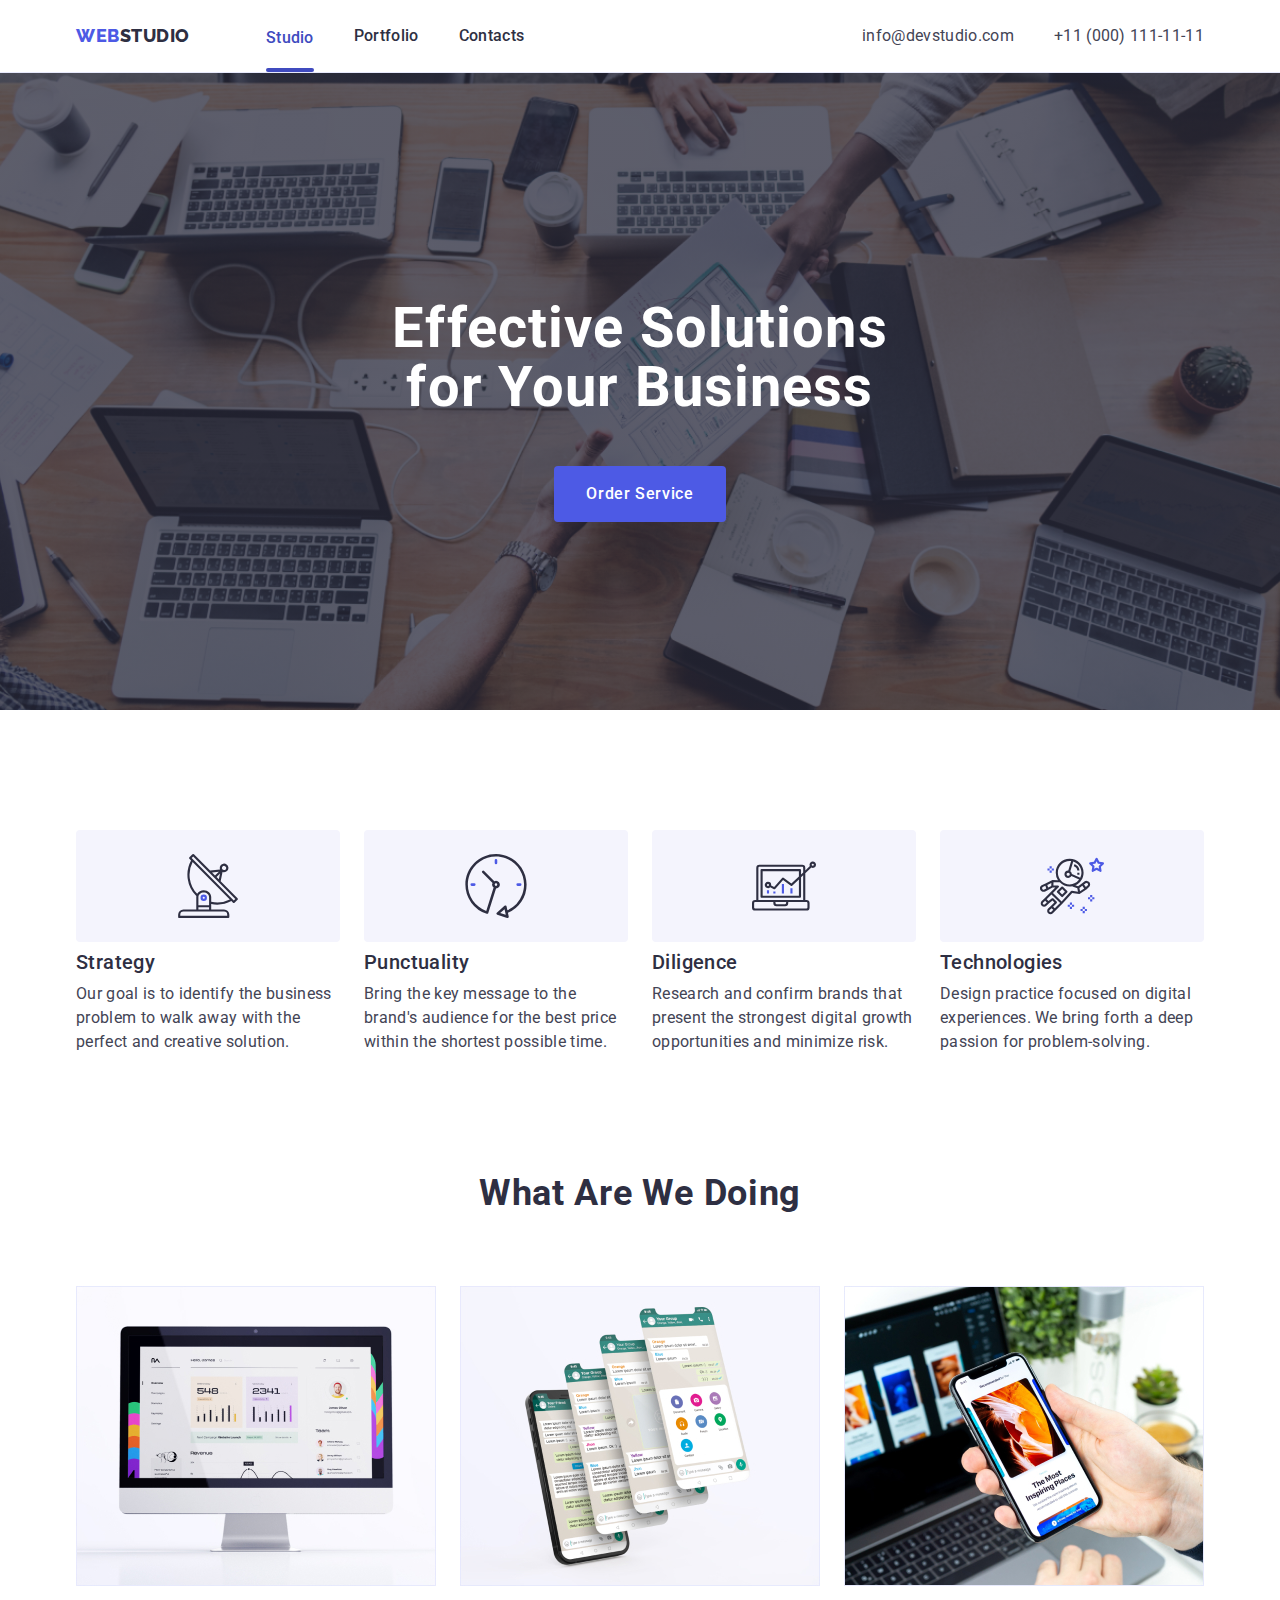
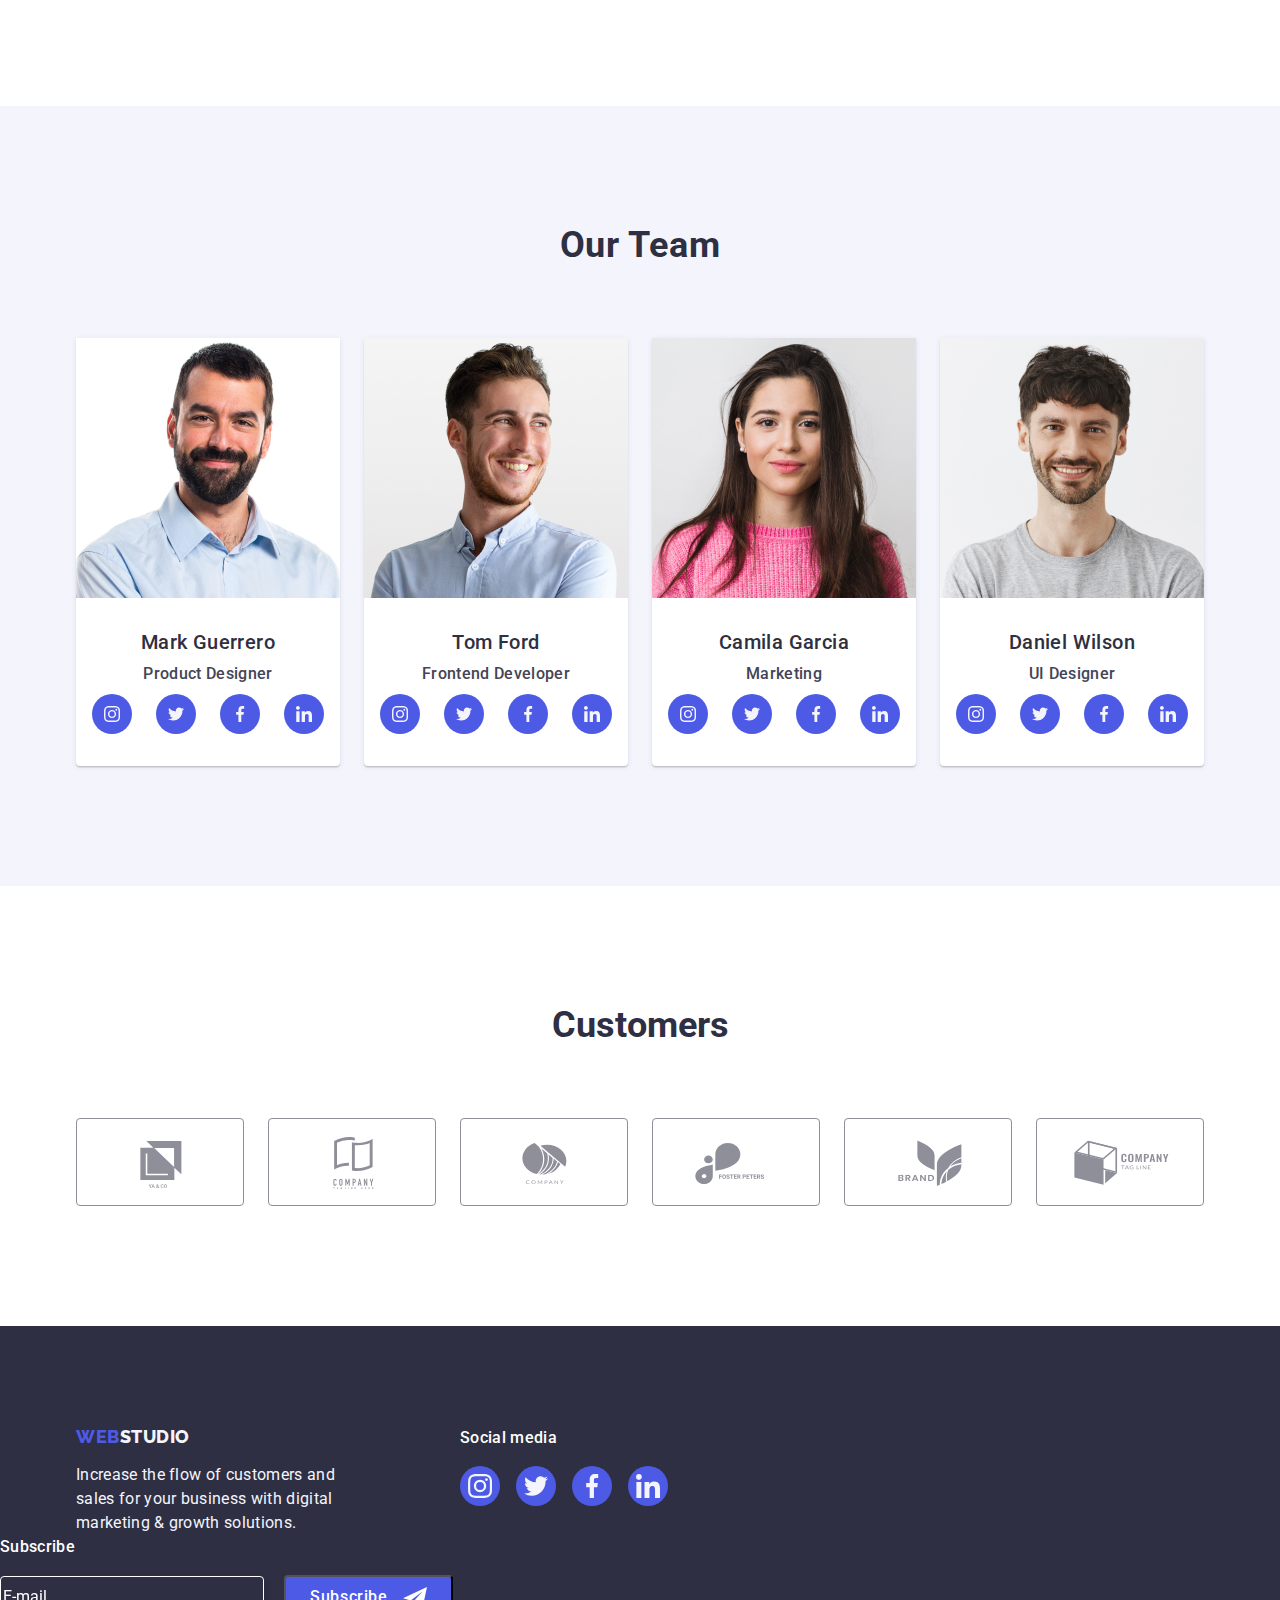
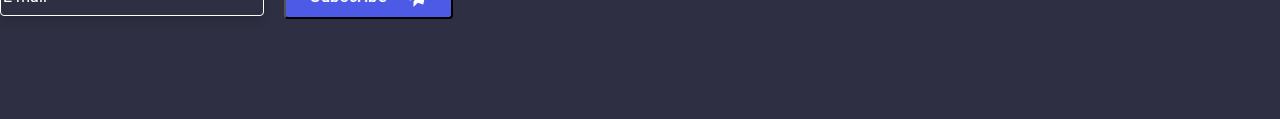
==== index.html @ d469a570 "main" ====
<!DOCTYPE html>
<html lang="en">
  <head>
    <meta charset="UTF-8" />
    <meta http-equiv="X-UA-Compatible" content="IE=edge" />
    <meta name="viewport" content="width=device-width, initial-scale=1.0" />
    <title>Document</title>
    <link rel="stylesheet" href="./modern-normalize.min.css" />
    <link rel="stylesheet" href="./css/styles.css" />
    <link rel="preconnect" href="https://fonts.googleapis.com" />
    <link rel="preconnect" href="https://fonts.gstatic.com" crossorigin />
    <link
      href="https://fonts.googleapis.com/css2?family=Raleway:wght@800&display=swap"
      rel="stylesheet"
    />
    <link rel="preconnect" href="https://fonts.googleapis.com" />
    <link rel="preconnect" href="https://fonts.gstatic.com" crossorigin />
    <link
      href="https://fonts.googleapis.com/css2?family=Roboto:wght@500&display=swap"
      rel="stylesheet"
    />
    <link rel="preconnect" href="https://fonts.googleapis.com" />
    <link rel="preconnect" href="https://fonts.gstatic.com" crossorigin />
    <link
      href="https://fonts.googleapis.com/css2?family=Roboto:wght@400;700&display=swap"
      rel="stylesheet"
    />
  </head>
  <body>
    <!-- Шапка страницы -->
    <header class="header">
      <div class="header-container container">
        <nav class="header-navigation">
          <a class="logo-link link" href="./index.html" target="blank"
            >Web<span class="web-logo">Studio</span></a
          >
          <ul class="header-list list">
            <li>
              <a class="header-item-link active link" href="./index.html"
                >Studio</a
              >
            </li>
            <li>
              <a class="header-item-link link" href="./portfolio.html"
                >Portfolio</a
              >
            </li>
            <li><a class="header-item-link link" href="">Contacts</a></li>
          </ul>
        </nav>
        <address class="contacts">
          <ul class="contacts-list list">
            <li class="item">
              <a href="mailto:info@devstudio.com" class="contacts-item link"
                >info@devstudio.com</a
              >
            </li>
            <li class="item">
              <a href="tel:+110001111111" class="contacts-item link"
                >+11 (000) 111-11-11</a
              >
            </li>
          </ul>
        </address>
      </div>
    </header>
    <!-- Main content -->
    <main>
      <!-- Section-1 -->
      <section class="first-section">
        <div class="container">
          <h1 class="text-hero">Effective Solutions for Your Business</h1>
          <button type="button" class="hero-button" data-modal-open>
            <span class="order-servise">Order Service</span>
          </button>
        </div>
      </section>

      <!-- Section-2 -->
      <section class="second-container">
        <div class="container">
          <h2 class="second-section" hidden>Our advantages</h2>
          <ul class="second-section-list list">
            <li class="item-strategy">
              <div class="second-section-icon">
                <svg class="strategy-icon" width="64" height="64">
                  <use href="./images/icons.svg#icon-strategy-group"></use>
                </svg>
              </div>
              <h3 class="strategy-title">Strategy</h3>
              <p class="strategy-text">
                Our goal is to identify the business problem to walk away with
                the perfect and creative solution.
              </p>
            </li>
            <li class="item-strategy">
              <div class="second-section-icon">
                <svg class="strategy-icon" width="64" height="64">
                  <use href="./images/icons.svg#icon-clock"></use>
                </svg>
              </div>
              <h3 class="strategy-title">Punctuality</h3>
              <p class="strategy-text">
                Bring the key message to the brand's audience for the best price
                within the shortest possible time.
              </p>
            </li>
            <li class="item-strategy">
              <div class="second-section-icon">
                <svg class="strategy-icon" width="64" height="64">
                  <use href="./images/icons.svg#icon-diagram-group"></use>
                </svg>
              </div>
              <h3 class="strategy-title">Diligence</h3>
              <p class="strategy-text">
                Research and confirm brands that present the strongest digital
                growth opportunities and minimize risk.
              </p>
            </li>
            <li class="item-strategy">
              <div class="second-section-icon">
                <svg class="strategy-icon" width="64" height="64">
                  <use href="./images/icons.svg#icon-astronaut-group"></use>
                </svg>
              </div>
              <h3 class="strategy-title">Technologies</h3>
              <p class="strategy-text">
                Design practice focused on digital experiences. We bring forth a
                deep passion for problem-solving.
              </p>
            </li>
          </ul>
        </div>
      </section>
      <!-- Section-3 -->
      <section class="third-section">
        <div class="container">
          <h2 class="section-subject">What are we doing</h2>
          <ul class="third-section-list">
            <li class="fist-image-item list">
              <img src="./images/img1.jpg" alt="Computer" width="360" />
            </li>
            <li class="fist-image-item list">
              <img src="./images/img2.jpg" alt="Social media" width="360" />
            </li>
            <li class="fist-image-item list">
              <img src="./images/img3.jpg" alt="Phone" width="360" />
            </li>
          </ul>
        </div>
      </section>
      <!-- Section-4 -->
      <section class="fourth-section">
        <div class="container">
          <h2 class="team-subject">Our Team</h2>
          <ul class="fourth-section-list">
            <li class="team-image list">
              <img src="./images/teamimg.jpg" alt="First worker" width="264" />
              <div class="team-name-container">
                <h3 class="hidden-title">Mark Guerrero</h3>
                <p class="hidden-text">Product Designer</p>
                <ul class="team-social-icons">
                  <li class="icons-item list">
                    <a class="icons-link" href="">
                      <svg class="instagram-icon" width="16" height="16">
                        <use href="./images/icons.svg#icon-instagram-2"></use>
                      </svg>
                    </a>
                  </li>
                  <li class="icons-item list">
                    <a class="icons-link" href="">
                      <svg class="instagram-icon" width="16" height="16">
                        <use href="./images/icons.svg#icon-twitter-1"></use>
                      </svg>
                    </a>
                  </li>
                  <li class="icons-item list">
                    <a class="icons-link" href="">
                      <svg class="instagram-icon" width="16" height="16">
                        <use href="./images/icons.svg#icon-facebook-1"></use>
                      </svg>
                    </a>
                  </li>
                  <li class="icons-item list">
                    <a class="icons-link" href="">
                      <svg class="instagram-icon" width="16" height="16">
                        <use href="./images/icons.svg#icon-linkedin-1"></use>
                      </svg>
                    </a>
                  </li>
                </ul>
              </div>
            </li>
            <li class="team-image list">
              <img
                src="./images/teamimg2.jpg"
                alt="Second worker"
                width="264"
              />
              <div class="team-name-container">
                <h3 class="hidden-title">Tom Ford</h3>
                <p class="hidden-text">Frontend Developer</p>
                <ul class="team-social-icons">
                  <li class="icons-item list">
                    <a class="icons-link" href="">
                      <svg class="instagram-icon" width="16" height="16">
                        <use href="./images/icons.svg#icon-instagram-2"></use>
                      </svg>
                    </a>
                  </li>
                  <li class="icons-item list">
                    <a class="icons-link" href="">
                      <svg class="instagram-icon" width="16" height="16">
                        <use href="./images/icons.svg#icon-twitter-1"></use>
                      </svg>
                    </a>
                  </li>
                  <li class="icons-item list">
                    <a class="icons-link">
                      <svg class="instagram-icon" width="16" height="16">
                        <use href="./images/icons.svg#icon-facebook-1"></use>
                      </svg>
                    </a>
                  </li>
                  <li class="icons-item list">
                    <a class="icons-link" href="">
                      <svg class="instagram-icon" width="16" height="16">
                        <use href="./images/icons.svg#icon-linkedin-1"></use>
                      </svg>
                    </a>
                  </li>
                </ul>
              </div>
            </li>
            <li class="team-image list">
              <img src="./images/teamimg3.jpg" alt="Third worker" width="264" />
              <div class="team-name-container">
                <h3 class="hidden-title">Camila Garcia</h3>
                <p class="hidden-text">Marketing</p>
                <ul class="team-social-icons">
                  <li class="icons-item list">
                    <a class="icons-link" href="">
                      <svg class="instagram-icon" width="16" height="16">
                        <use href="./images/icons.svg#icon-instagram-2"></use>
                      </svg>
                    </a>
                  </li>
                  <li class="icons-item list">
                    <a class="icons-link" href="">
                      <svg class="instagram-icon" width="16" height="16">
                        <use href="./images/icons.svg#icon-twitter-1"></use>
                      </svg>
                    </a>
                  </li>
                  <li class="icons-item list">
                    <a class="icons-link" href="">
                      <svg class="instagram-icon" width="16" height="16">
                        <use href="./images/icons.svg#icon-facebook-1"></use>
                      </svg>
                    </a>
                  </li>
                  <li class="icons-item list">
                    <a class="icons-link" href="">
                      <svg class="instagram-icon" width="16" height="16">
                        <use href="./images/icons.svg#icon-linkedin-1"></use>
                      </svg>
                    </a>
                  </li>
                </ul>
              </div>
            </li>
            <li class="team-image list">
              <img
                src="./images/teamimg4.jpg"
                alt="Fourth worker"
                width="264"
              />
              <div class="team-name-container">
                <h3 class="hidden-title">Daniel Wilson</h3>
                <p class="hidden-text">UI Designer</p>
                <ul class="team-social-icons">
                  <li class="icons-item list">
                    <a class="icons-link" href="">
                      <svg class="instagram-icon" width="16" height="16">
                        <use href="./images/icons.svg#icon-instagram-2"></use>
                      </svg>
                    </a>
                  </li>
                  <li class="icons-item list">
                    <a class="icons-link" href="">
                      <svg class="instagram-icon" width="16" height="16">
                        <use href="./images/icons.svg#icon-twitter-1"></use>
                      </svg>
                    </a>
                  </li>
                  <li class="icons-item list">
                    <a class="icons-link" href="">
                      <svg class="instagram-icon" width="16" height="16">
                        <use href="./images/icons.svg#icon-facebook-1"></use>
                      </svg>
                    </a>
                  </li>
                  <li class="icons-item list">
                    <a class="icons-link" href="">
                      <svg class="instagram-icon" width="16" height="16">
                        <use href="./images/icons.svg#icon-linkedin-1"></use>
                      </svg>
                    </a>
                  </li>
                </ul>
              </div>
            </li>
          </ul>
        </div>
      </section>
      <!-- Section-5  -->
      <section class="fifth-section">
        <div class="container">
          <h2 class="fifth-section-title">Customers</h2>
          <ul class="fifth-section-list list">
            <li class="fifth-section-item">
              <a class="fifth-section-link link" href="">
                <svg class="fifth-section-icon" width="104" height="56">
                  <use href="./images/icons.svg#icon-first-logo"></use>
                </svg>
              </a>
            </li>
            <li class="fifth-section-item">
              <a class="fifth-section-link link" href="">
                <svg class="fifth-section-icon" width="104" height="56">
                  <use href="./images/icons.svg#icon-second-logo"></use>
                </svg>
              </a>
            </li>
            <li class="fifth-section-item">
              <a class="fifth-section-link link" href="">
                <svg class="fifth-section-icon" width="104" height="56">
                  <use href="./images/icons.svg#icon-third-logo"></use>
                </svg>
              </a>
            </li>
            <li class="fifth-section-item">
              <a class="fifth-section-link link" href="">
                <svg class="fifth-section-icon" width="104" height="56">
                  <use href="./images/icons.svg#icon-fourth-logo"></use>
                </svg>
              </a>
            </li>
            <li class="fifth-section-item">
              <a class="fifth-section-link link" href="">
                <svg class="fifth-section-icon" width="104" height="56">
                  <use href="./images/icons.svg#icon-fifth-logo"></use>
                </svg>
              </a>
            </li>
            <li class="fifth-section-item">
              <a class="fifth-section-link link" href="">
                <svg class="fifth-section-icon" width="104" height="56">
                  <use href="./images/icons.svg#icon-sixth-logo"></use>
                </svg>
              </a>
            </li>
          </ul>
        </div>
      </section>
    </main>
    <!-- Footer  -->
    <footer class="footer">
      <div class="section-footer container">
        <div class="footer-container">
          <a class="logo-link-footer link" href="./index.html" target="blank"
            >Web<span class="web-logo-footer">Studio</span></a
          >
          <p class="footer-text">
            Increase the flow of customers and sales for your business with
            digital marketing & growth solutions.
          </p>
        </div>
        <div>
          <p class="second-footer-text">Social media</p>
          <ul class="footer-list">
            <li class="footer-list-item list">
              <a class="footer-list-link" href="">
                <svg class="footer-icons" width="24" height="24">
                  <use href="./images/icons.svg#icon-instagram-2"></use>
                </svg>
              </a>
            </li>
            <li class="footer-list-item list">
              <a class="footer-list-link" href="">
                <svg class="footer-icons" width="24" height="24">
                  <use href="./images/icons.svg#icon-twitter-1"></use>
                </svg>
              </a>
            </li>
            <li class="footer-list-item list">
              <a class="footer-list-link" href="">
                <svg class="footer-icons" width="24" height="24">
                  <use href="./images/icons.svg#icon-facebook-1"></use>
                </svg>
              </a>
            </li>
            <li class="footer-list-item list">
              <a class="footer-list-link" href="">
                <svg class="footer-icons" width="24" height="24">
                  <use href="./images/icons.svg#icon-linkedin-1"></use>
                </svg>
              </a>
            </li>
          </ul>
        </div>
      </div>
      <div class="footer-form">
        <p class="form-title">Subscribe</p>
        <form>
          <label>
            <input
              class="form-footer-text"
              name="email_form"
              placeholder="E-mail"
            />
          </label>
          <button type="submit" class="form-button">
            <p class="button-form-title">Subscribe</p>
            <svg class="icon-form-footer" width="24" height="24">
              <use href="./images/icons.svg#icon-subscribe"></use>
            </svg>
          </button>
        </form>
      </div>
    </footer>
    <!-- Modal-window -->
    <div data-modal class="modal-container is-hidden">
      <div class="modal-window">
        <button type="button" data-modal-close class="modal-button">
          <svg class="modal-icon" width="8" height="8">
            <use href="./images/icons.svg#icon-modal-button"></use>
          </svg>
        </button>
        <form class="modal-form">
          <strong class="form-head"
            >Leave your contacts and we will call you back</strong
          >
          <ul class="modal-form-list list">
            <li class="form-list-item">
              <label class="lab-name" autofocus>
                Name
                <input class="lab-inp-name lab-inp" type="name" name="name" />
                <svg class="svg-name" width="18" height="24">
                  <use href="./images/icons.svg#icon-modalname"></use>
                </svg>
              </label>
            </li>
            <li class="form-list-item">
              <label class="lab-phone"
                >Phone
                <input class="lab-inp-phone lab-inp" type="tel" name="tel" />
                <svg class="svg-phone" width="18" height="24">
                  <use href="./images/icons.svg#icon-modalphone"></use>
                </svg>
              </label>
            </li>
            <li class="form-list-item">
              <label class="lab-email"
                >Email
                <input
                  class="lab-inp-email lab-inp"
                  type="email"
                  name="email"
                />
                <svg class="svg-email" width="18" height="24">
                  <use href="./images/icons.svg#icon-modalemail"></use>
                </svg>
              </label>
            </li>
            <li class="">
              <label class="lab-text"
                >Comment
                <input
                  class="lab-inp-text lab-inp"
                  type="text"
                  name="Comment"
                  placeholder="Text input"
                />
              </label>
            </li>
          </ul>
          <label>
            <input class="lab-inp-privacy" type="checkbox"/>
            <span class="modal-span">I accept the terms and conditions of the
              <a class="link-privacy" href="">Privacy Policy</a>
            </span>
            <button class="modal-window-button" type="submit">Send</button>
          </label>
        </form>
      </div>
    </div>
    <script src="./js/modal.js"></script>
  </body>
</html>
---- css/styles.css ----
:root {
    --color-iris: #4d5ae5;
    --color-ocean: #404bbf;
    --color-navy-blue: #2e2f42;
    --color-green: #31d0aa;
    --color-slate: #434455;
    --color-light-slate: #8e8f99;
    --color-cornflower: #e7e9fc;
    --color-cloud: #f4f4fd;
    --color-navy-blue-modal: #2e2f42;
    --color-grey: #2e2f42;
    --color-white: #ffffff;


}

body {
    background-color: #FFFFFF;
    font-family: 'Roboto', sans-serif;
    color: #434455;
    font-style: normal;
    font-weight: 500;
}

img {
    display: block;
}

ul {
    padding-left: 0%;
    margin: 0;

}

p {
    margin: 0;
}

h2 {
    margin: 0;
}

/* Header */
.header-container {
    display: flex;


}

.container {
    width: 1158px;
    margin: 0 auto;
    padding: 0 15px;
}

.header-navigation {
    display: flex;
    align-items: center;
}

.logo-link {
    font-family: 'Raleway', sans-serif;
    font-style: normal;
    font-weight: 800;
    font-size: 18px;
    line-height: 1.17;
    letter-spacing: 0.03em;
    text-transform: uppercase;
    color: #4D5AE5;
    margin-right: 76px;
    padding: 24px 0;
    display: inline-block;

}

.web-logo {
    color: #2e2f42;
}

.link {
    text-decoration: none;
}

.header-item-link {
    font-weight: 500;
    font-size: 16px;
    line-height: 1.5;
    letter-spacing: 0.02em;
    color: #2e2f42;
    padding: 24px 0;
    transition: color 250ms cubic-bezier(0.4, 0, 0.2, 1);
    bottom: -2px;
}

.header-item-link.active {
    position: relative;
    color: #404bbf;
}

.header-item-link.active::after {
    position: absolute;
    display: block;
    content: '';
    left: 0;
    bottom: -1px;
    width: 100%;
    height: 4px;
    border-radius: 2px;
    background-color: #404bbf;
}

.contacts {
    color: #434455;
    font-style: normal;
    letter-spacing: 0.02em;
    line-height: 1.5;
    color: #434455;
    margin-left: auto;

}

.contacts-list {
    display: flex;
    gap: 40px;
    padding: 24px 0;
}

.header-item-link:hover {
    color: #404bbf;
}

.header-list .link:focus {
    color: #404bbf;
}

.item .link {
    line-height: 1.5;
    letter-spacing: 0.02em;
    color: #434455;
}

.header-list {
    display: flex;
    gap: 40px;
}


.contacts-item:hover,
.contacts-item:focus {
    color: #404bbf;
}

.header {
    background-color: #FFFFFF;
    border-bottom: 1px solid #e7e9fc;
    box-shadow: 0px 2px 1px rgba(46, 47, 66, 0.08), 0px 1px 1px rgba(46, 47, 66, 0.16), 0px 1px 6px rgba(46, 47, 66, 0.08);
    ;

}

.contacts-item {
    font-weight: 400;
    font-size: 16px;
    line-height: 24px;
    align-items: center;
    transition: color 250ms cubic-bezier(0.4, 0, 0.2, 1);
}

/* Hero */
.first-section {
    background: #2E2F42;
    padding: 188px 0;
    background-image: linear-gradient(rgba(46, 47, 66, 0.7), rgba(46, 47, 66, 0.7)), url(../images/header-image.jpg);
    max-width: 1440px;
    background-repeat: no-repeat;
    background-position: center;
    background-size: cover;
    background-position: center;
    margin-right: auto;
    margin-left: auto;
}

.text-hero {
    font-family: 'Roboto';
    font-style: normal;
    font-weight: 700;
    font-size: 56px;
    text-align: center;
    letter-spacing: 0.02em;
    color: #FFFFFF;
    line-height: 1.07;
    max-width: 496px;
    margin-left: auto;
    margin-right: auto;
    margin-bottom: 48px;

}

.hero-button {
    font-family: 'Roboto', sans-serif;
    font-weight: 500;
    font-size: 16px;
    line-height: 1.5;
    letter-spacing: 0.04em;
    color: #ffffff;
    cursor: pointer;
    background-color: #4D5AE5;
    display: block;
    min-width: 169px;
    max-width: 496px;
    height: 56px;
    border: none;
    border-radius: 4px;
    cursor: pointer;
    margin: 0 auto;
    padding: 16px 32px;
    transition: background-color 250ms cubic-bezier(0.4, 0, 0.2, 1);
}

.hero-button:hover,
.hero-button:focus {
    background-color: #404bbf;
}

.order-servise {
    font-family: 'Roboto';
    font-style: normal;
    font-weight: 500;
    font-size: 16px;
    line-height: 24px;
    display: flex;
    align-items: center;
    letter-spacing: 0.04em;
    color: #FFFFFF;
    flex: none;
    order: 0;
    flex-grow: 0;
}

/* Section 2 */
.second-section-list {
    display: flex;
    gap: 24px;
}

.second-container {
    padding: 120px 0;

}

.item-strategy {
    width: calc((100% - 72px) / 4);
}

.strategy-title {
    font-family: 'Roboto';
    font-style: normal;
    font-weight: 500;
    font-size: 20px;
    line-height: 24px;
    letter-spacing: 0.02em;
    color: #2E2F42;
    flex: none;
    order: 0;
    flex-grow: 0;
    margin-bottom: 8px;
    margin-top: 0;
}

.strategy-text {
    font-family: 'Roboto';
    font-style: normal;
    font-weight: 400;
    font-size: 16px;
    line-height: 24px;
    letter-spacing: 0.02em;
    color: #434455;
    flex: none;
    order: 1;
    flex-grow: 0;
    margin-bottom: 0;
}

.second-section-icon {
    display: flex;
    align-items: center;
    justify-content: center;
    height: 112px;
    background-color: #f4f4fd;
    border-radius: 4px;
    margin-bottom: 8px;
    fill: currentColor;
}



/* Section 3 */
.section-subject {
    font-family: 'Roboto';
    font-style: normal;
    font-weight: 700;
    font-size: 36px;
    line-height: 1.11;
    text-align: center;
    letter-spacing: 0.02em;
    text-transform: capitalize;
    color: #2E2F42;
    margin-bottom: 72px;
}

.third-section {
    padding-bottom: 120px;
}

.list {
    list-style: none;
}

.first-image-item {
    width: calc((100% - 48px) / 3);
}

.third-section-list {
    display: flex;
    gap: 24px;

}

/* Section 4 */
.team-subject {
    font-family: 'Roboto';
    font-style: normal;
    font-weight: 700;
    font-size: 36px;
    line-height: 1.11;
    text-align: center;
    letter-spacing: 0.02em;
    text-transform: capitalize;
    color: #2E2F42;
    margin-bottom: 72px;
}

.team-image {
    background: #FFFFFF;
    box-shadow: 0px 1px 6px rgba(46, 47, 66, 0.08), 0px 1px 1px rgba(46, 47, 66, 0.16), 0px 2px 1px rgba(46, 47, 66, 0.08);
    border-radius: 0px 0px 4px 4px;
    width: calc((100% - 72px) / 4);
}

.team-name-container {
    padding: 32px 0;

}

.team-social-icons {
    display: flex;
    justify-content: center;
    gap: 24px;
    margin-top: 8px;
}

.icons-link {
    width: 100%;
    height: 100%;
    background-color: #4d5ae5;
    border-radius: 50%;
    display: flex;
    align-items: center;
    justify-content: center;
    transition: background-color 250ms cubic-bezier(0.4, 0, 0.2, 1);
}

.icons-link:hover,
.icons-link:focus {
    background-color: #404bbf;
}

.instagram-icon {
    fill: #f4f4fd;
}

.icons-item {
    width: 40px;
    height: 40px;
}

.hidden-title {
    font-weight: 500;
    font-size: 20px;
    line-height: 1.2;
    letter-spacing: 0.02em;
    color: var(--color-navy-blue);
    text-align: center;
    margin-bottom: 8px;
    margin-top: 0;
}

.hidden-text {
    font-size: 16px;
    line-height: 1.5;
    letter-spacing: 0.02em;
    text-align: center;
}

.fourth-section {
    background-color: #F4F4FD;
    padding: 120px 0;
}

.fourth-section-list {
    display: flex;
    gap: 24px;
}

/* Section-5  */
.fifth-section {
    padding: 120px 0;
}

.fifth-section-title {
    font-size: 36px;
    line-height: 1.1;
    color: #2e2f42;
    margin-bottom: 72px;
    font-family: 'Roboto';
    font-style: normal;
    font-weight: 700;
    text-align: center;
    margin-top: 0;
}

.fifth-section-list {
    display: flex;
    gap: 24px;
}

.fifth-section-item {
    width: calc((100% - 120px) / 6);
    height: 88px;
}

.fifth-section-link {
    width: 100%;
    height: 100%;
    border: 1px solid #8e8f99;
    border-radius: 4px;
    display: flex;
    align-items: center;
    justify-content: center;
    color: #8e8f99;
    transition: border-color 250ms cubic-bezier(0.4, 0, 0.2, 1), color 250ms cubic-bezier(0.4, 0, 0.2, 1);
}

.fifth-section-icon {
    fill: currentColor;
}

.fifth-section-icon:hover {
    color: #404bbf;
}

.fifth-section-icon:focus {
    color: #404bbf;
}

.fifth-section-link:hover {
    border-color: #404bbf;
    color: #404bbf;
}

.fifth-section-link:focus {
    border-color: #404bbf;
    color: #404bbf;
}

/* Footer */
.footer {
    background: #2E2F42;
    padding: 100px 0;

    margin-left: auto;
    margin-right: auto;
}

.footer-text {
    font-family: 'Roboto';
    font-style: normal;
    font-weight: 400;
    font-size: 16px;
    line-height: 24px;
    letter-spacing: 0.02em;
    color: #F4F4FD;
    max-width: 264px;
    display: block;

}

.web-logo-footer {
    color: #f4f4fd;
}

.logo-link-footer {
    font-family: 'Raleway', sans-serif;
    font-style: normal;
    font-weight: 800;
    font-size: 18px;
    line-height: 1.17;
    letter-spacing: 0.03em;
    text-transform: uppercase;
    color: #4D5AE5;
    margin-right: 76px;
    padding: 0;
    display: inline-block;
    margin-bottom: 16px;

}

.section-footer {
    display: flex;
    align-items: baseline;

}

.footer-container {
    margin-right: 120px;
}

.second-footer-text {
    font-weight: 500;
    font-size: 16px;
    line-height: 1.5;
    letter-spacing: 0.02em;
    color: #FFFFFF;
    margin-bottom: 16px;
}

.footer-list {
    display: flex;
    gap: 16px;

}

.footer-list-item {
    width: 40px;
    height: 40px;

}

.footer-list-link {
    width: 100%;
    height: 100%;
    background-color: #4d5ae5;
    border-radius: 50%;
    display: flex;
    align-items: center;
    justify-content: center;
    transition: background-color 250ms cubic-bezier(0.4, 0, 0.2, 1);
}

.footer-list-link:hover {
    background-color: #31d0aa;
}

.footer-list-link:focus {
    background-color: #31d0aa;
}

.footer-icons {
    fill: #F4F4FD;
}

/* Portfolio */
.button-list {
    display: flex;
    margin-right: 40px;
    gap: 24px;
    margin-bottom: 72px;
    justify-content: center;
    list-style: none;
}

.nav-button {
    font-family: 'Roboto', sans-serif;
    font-weight: 500;
    font-size: 16px;
    line-height: 1.5;
    letter-spacing: 0.04em;
    color: #4d5ae5;
    background-color: #F4F4FD;
    cursor: pointer;
    padding: 12px 24px;
    border: 1px solid #e7e9fc;
    border-radius: 4px;
    transition: color 250ms cubic-bezier(0.4, 0, 0.2, 1), background-color 250ms cubic-bezier(0.4, 0, 0.2, 1), border-color 250ms cubic-bezier(0.4, 0, 0.2, 1), box-shadow 250ms cubic-bezier(0.4, 0, 0.2, 1);
}

.nav-button:hover {
    color: #FFFFFF;
    background-color: #404bbf;
    border: 1px solid transparent;
    box-shadow: 0px 3px 1px rgba(0, 0, 0, 0.1), 0px 2px 1px rgba(0, 0, 0, 0.08), 0px 2px 2px rgba(0, 0, 0, 0.12);

}

.nav-button:focus {
    color: #FFFFFF;
    background-color: #404bbf;
    border: 1px solid transparent;
    box-shadow: 0px 3px 1px rgba(0, 0, 0, 0.1), 0px 2px 1px rgba(0, 0, 0, 0.08), 0px 2px 2px rgba(0, 0, 0, 0.12);
}

.portfolio .link {
    text-decoration: none;
}

.portfolio {
    display: block;
    transition: box-shadow 250ms cubic-bezier(0.4, 0, 0.2, 1);
}

.portfolio:hover .image-container-text,
.portfolio:focus .image-container-text {
    box-shadow: 0px 1px 6px rgba(46, 47, 66, 0.08), 0px 1px 1px rgba(46, 47, 66, 0.16), 0px 2px 1px rgba(46, 47, 66, 0.08);
    transform: translateY(0%);
}

.portfolio:hover {
    box-shadow: 0px 1px 6px rgba(46, 47, 66, 0.08), 0px 1px 1px rgba(46, 47, 66, 0.16), 0px 2px 1px rgba(46, 47, 66, 0.08);
}

.portfolio-title {
    font-weight: 500;
    font-size: 20px;
    line-height: 1.2;
    letter-spacing: 0.02em;
    color: var(--color-navy-blue);
    margin-bottom: 8px;

}

.portfolio-text {
    font-size: 16px;
    line-height: 1.5;
    letter-spacing: 0.02em;
    color: #434455;
}

.portfolio-list {
    display: flex;
    flex-wrap: wrap;
    column-gap: 24px;
    row-gap: 48px;
}

.portfolio-item {
    width: calc((100% - 48px) / 3);
}

.portfolio-container {
    padding: 32px 16px;
    border: 1px solid #e7e9fc;
    border-top: none;
}

.portfolio-section {
    padding: 96px 0 120px;
}

.image-container {
    position: relative;
    overflow: hidden;
}

.image-container-text {
    position: absolute;
    top: 0;
    font-size: 16px;
    line-height: 1.5;
    letter-spacing: 0.02em;
    color: #f4f4fd;
    padding: 40px 32px;
    background-color: #4d5ae5;
    height: 100%;
    width: 100%;
    transform: translateY(100%);
    transition: transform 250ms cubic-bezier(0.4, 0, 0.2, 1);
    font-family: 'Roboto';
    font-style: normal;
    font-weight: 400;
}

/* Modal-window */
.modal-container {
    position: fixed;
    top: 0;
    left: 0;
    width: 100%;
    height: 100%;
    background-color: rgba(46, 47, 66, 0.4);
    transition: opacity 250ms cubic-bezier(0.4, 0, 0.2, 1), visibility 250ms cubic-bezier(0.4, 0, 0.2, 1);
}

.is-hidden {
    opacity: 0;
    visibility: hidden;
    pointer-events: none;
}

.modal-window {
    position: absolute;
    top: 50%;
    left: 50%;
    transform: translate(-50%, -50%) scale(1);
    width: 408px;
    min-height: 576px;
    background: #fcfcfc;
    box-shadow: 0px 1px 1px rgba(0, 0, 0, 0.14), 0px 1px 3px rgba(0, 0, 0, 0.12), 0px 2px 1px rgba(0, 0, 0, 0.2);
    border-radius: 4px;
    transition: transform 250ms cubic-bezier(0.4, 0, 0.2, 1);

}

.modal-button {
    position: absolute;
    top: 24px;
    right: 24px;
    width: 24px;
    height: 24px;
    border-radius: 50%;
    display: flex;
    align-items: center;
    justify-content: center;
    background-color: #e7e9fc;
    border: 1px solid rgba(0, 0, 0, 0.1);
    padding: 0;
    cursor: pointer;
    transition: background-color 250ms cubic-bezier(0.4, 0, 0.2, 1), border 250ms cubic-bezier(0.4, 0, 0.2, 1);

}

.modal-button:hover {
    background-color: #404bbf;
    border: none;
    fill: #ffffff;
}

.modal-button:focus {
    background-color: #404bbf;
    border: none;
    fill: #ffffff;
}

.modal-icon {
    transition: fill 250ms cubic-bezier(0.4, 0, 0.2, 1);
}

.form-head {
    display: flex;
    justify-content: center;
    padding: 0 0 16px; }



.modal-form-list {
    padding-bottom: 16px;
}

.form-list-item {
    padding-bottom: 8px;
}

.lap-inp {
    width: 100%;
    padding-left: 38px;
    border: 1px solid rgba(46, 47, 66, 0.4);
    border-radius: 4px;
}

.lab-name,
.lab-phone,
.lab-email,
.lab-text,
.lab-inp-privacy {
    position: relative;
    font-size: 12px;
    line-height: 1.17;
    letter-spacing: 0.04em;
}

.lab-inp-name,
.lab-inp-phone,
.lab-inp-email {
    height: 40px;
}

.svg-name,
.svg-phone,
.svg-email {
    position: absolute;
}

.lab-inp-text {
    height: 120px;
    padding: 0 16px;
}

.modal-window-button {
display: flex;
flex-direction: row;
align-items: flex-start;
padding: 16px 32px;
gap: 10px;
width: 169px;
height: 56px;
background: #4D5AE5;
box-shadow: 0px 4px 4px rgba(0, 0, 0, 0.15);
border-radius: 4px;
font-family: 'Roboto';
font-style: normal;
font-weight: 500;
font-size: 16px;
line-height: 24px;
}

/* Footer form */
.footer-form {}

.form-title {
    font-family: 'Roboto';
    font-style: normal;
    font-weight: 500;
    font-size: 16px;
    line-height: 24px;
    letter-spacing: 0.02em;
    color: #FFFFFF;
    margin-bottom: 16px;
}

.form-footer-text {
    border: 1px solid #FFFFFF;
    filter: drop-shadow(0px 4px 4px rgba(0, 0, 0, 0.15));
    border-radius: 4px;
    background: #2E2F42;
    width: 264px;
    height: 40px;
    margin-right: 16px;
}

.form-footer-text::placeholder {
    color: white;
}

.form-button {
    display: flex;
    flex-direction: row;
    justify-content: center;
    align-items: center;
    padding: 8px 24px;
    gap: 16px;
    background: #4D5AE5;
    border-radius: 4px;
    display: inline-flex;
}

.button-form-title {
    width: 77px;
    height: 24px;
    font-family: 'Roboto';
    font-style: normal;
    font-weight: 500;
    font-size: 16px;
    line-height: 24px;
    display: flex;
    align-items: center;
    text-align: center;
    letter-spacing: 0.04em;
    color: #FFFFFF;
}
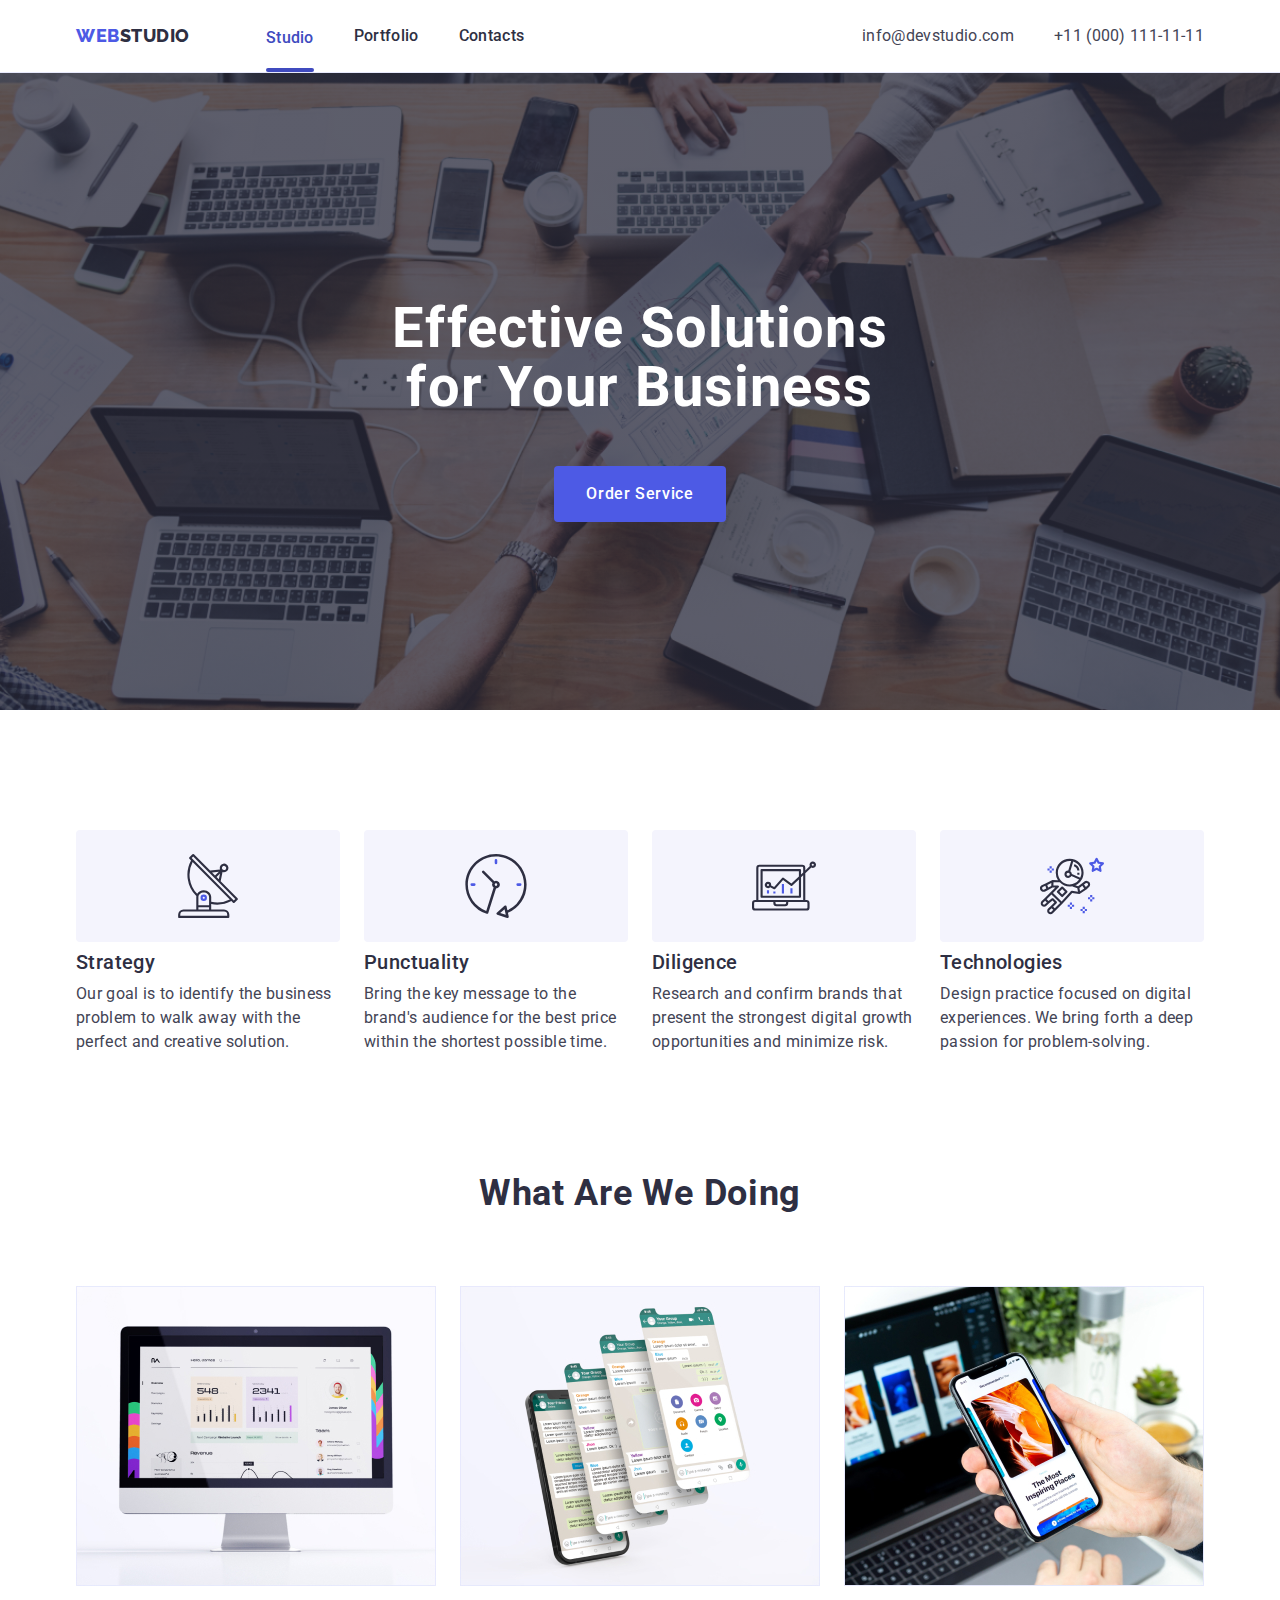
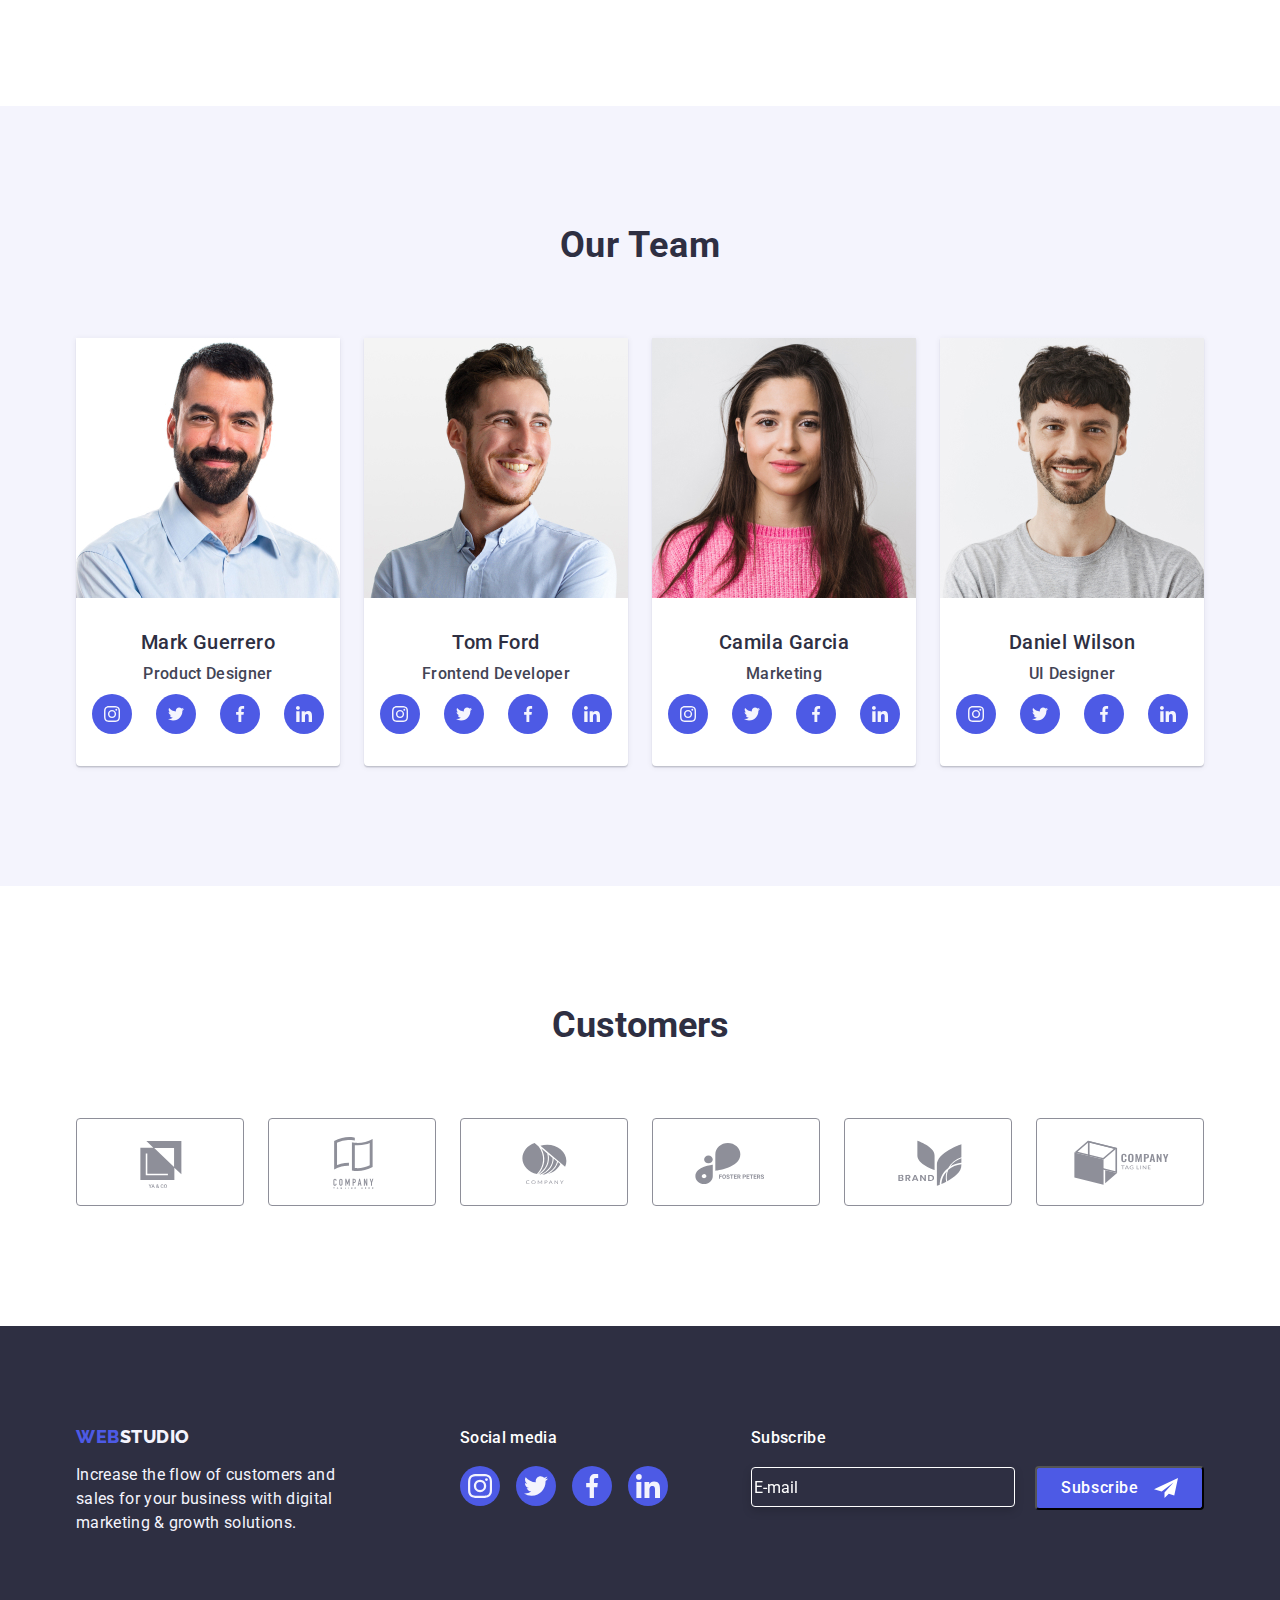
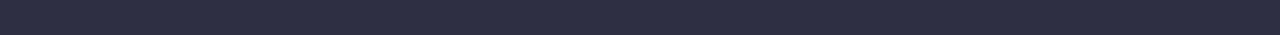
==== commit 74c75202: "main" ====
--- a/index.html
+++ b/index.html
@@ -409,24 +409,24 @@
             </li>
           </ul>
         </div>
-      </div>
-      <div class="footer-form">
-        <p class="form-title">Subscribe</p>
-        <form>
-          <label>
-            <input
-              class="form-footer-text"
-              name="email_form"
-              placeholder="E-mail"
-            />
-          </label>
-          <button type="submit" class="form-button">
-            <p class="button-form-title">Subscribe</p>
-            <svg class="icon-form-footer" width="24" height="24">
-              <use href="./images/icons.svg#icon-subscribe"></use>
-            </svg>
-          </button>
-        </form>
+        <div class="footer-form">
+          <p class="form-title">Subscribe</p>
+          <form>
+            <label>
+              <input
+                class="form-footer-text"
+                name="email_form"
+                placeholder="E-mail"
+              />
+            </label>
+            <button type="submit" class="form-button">
+              <p class="button-form-title">Subscribe</p>
+              <svg class="icon-form-footer" width="24" height="24">
+                <use href="./images/icons.svg#icon-subscribe"></use>
+              </svg>
+            </button>
+          </form>
+        </div>
       </div>
     </footer>
     <!-- Modal-window -->
@@ -438,56 +438,41 @@
           </svg>
         </button>
         <form class="modal-form">
-          <strong class="form-head"
-            >Leave your contacts and we will call you back</strong
-          >
-          <ul class="modal-form-list list">
-            <li class="form-list-item">
-              <label class="lab-name" autofocus>
-                Name
-                <input class="lab-inp-name lab-inp" type="name" name="name" />
-                <svg class="svg-name" width="18" height="24">
-                  <use href="./images/icons.svg#icon-modalname"></use>
-                </svg>
-              </label>
-            </li>
-            <li class="form-list-item">
-              <label class="lab-phone"
-                >Phone
-                <input class="lab-inp-phone lab-inp" type="tel" name="tel" />
-                <svg class="svg-phone" width="18" height="24">
-                  <use href="./images/icons.svg#icon-modalphone"></use>
-                </svg>
-              </label>
-            </li>
-            <li class="form-list-item">
-              <label class="lab-email"
-                >Email
-                <input
-                  class="lab-inp-email lab-inp"
-                  type="email"
-                  name="email"
-                />
-                <svg class="svg-email" width="18" height="24">
-                  <use href="./images/icons.svg#icon-modalemail"></use>
-                </svg>
-              </label>
-            </li>
-            <li class="">
-              <label class="lab-text"
-                >Comment
-                <input
-                  class="lab-inp-text lab-inp"
-                  type="text"
-                  name="Comment"
-                  placeholder="Text input"
-                />
-              </label>
-            </li>
-          </ul>
+          <p class="form-head">Leave your contacts and we will call you back</p>
+          <label class="lab-name" autofocus>
+            Name
+            <input class="lab-inp-name" type="name" name="name" />
+            <svg class="svg-name" width="18" height="24">
+              <use href="./images/icons.svg#icon-modalname"></use>
+            </svg>
+          </label>
+          <label class="lab-phone"
+            >Phone
+            <input class="lab-inp-phone" type="tel" name="tel" />
+            <svg class="svg-phone" width="18" height="24">
+              <use href="./images/icons.svg#icon-modalphone"></use>
+            </svg>
+          </label>
+          <label class="lab-email"
+            >Email
+            <input class="lab-inp-email" type="email" name="email" />
+            <svg class="svg-email" width="18" height="24">
+              <use href="./images/icons.svg#icon-modalemail"></use>
+            </svg>
+          </label>
+          <label class="lab-text"
+            >Comment
+            <input
+              class="lab-inp-text"
+              type="text"
+              name="Comment"
+              placeholder="Text input"
+            />
+          </label>
           <label>
-            <input class="lab-inp-privacy" type="checkbox"/>
-            <span class="modal-span">I accept the terms and conditions of the
+            <input class="lab-inp-privacy" type="checkbox" />
+            <span class="modal-span"
+              >I accept the terms and conditions of the
               <a class="link-privacy" href="">Privacy Policy</a>
             </span>
             <button class="modal-window-button" type="submit">Send</button>
--- a/css/styles.css
+++ b/css/styles.css
@@ -717,7 +717,7 @@
     box-shadow: 0px 1px 1px rgba(0, 0, 0, 0.14), 0px 1px 3px rgba(0, 0, 0, 0.12), 0px 2px 1px rgba(0, 0, 0, 0.2);
     border-radius: 4px;
     transition: transform 250ms cubic-bezier(0.4, 0, 0.2, 1);
-
+    padding: 72px 24px 24px 24px;
 }
 
 .modal-button {
@@ -755,75 +755,126 @@
 }
 
 .form-head {
-    display: flex;
-    justify-content: center;
-    padding: 0 0 16px; }
-
-
-
-.modal-form-list {
-    padding-bottom: 16px;
-}
-
-.form-list-item {
-    padding-bottom: 8px;
-}
-
-.lap-inp {
-    width: 100%;
+    width: 360px;
+    height: 24px;
+    font-family: 'Roboto';
+    font-style: normal;
+    font-weight: 500;
+    font-size: 16px;
+    line-height: 24px;
+    text-align: center;
+    letter-spacing: 0.02em;
+    color: #2E2F42;
+    margin-bottom: 30px;
+}
+
+.lab-inp-name,
+.lab-inp-phone,
+.lab-inp-email {
+    width: 360px;
+    height: 40px;
     padding-left: 38px;
+    border: 1px solid #4D5AE5;
+    border-radius: 4px;
+    margin-top: 4px;
+    margin-bottom: 8px;
+}
+
+.lab-inp-text {
+    width: 360px;
+    height: 120px;
+    padding-bottom: 98px;
     border: 1px solid rgba(46, 47, 66, 0.4);
     border-radius: 4px;
+    margin-bottom: 16px;
+    margin-top: 4px;
+}
+
+
+.svg-name {
+    position: absolute;
+    top: 156px;
+    margin-left: 16px;
+}
+
+.svg-phone {
+    position: absolute;
+    top: 228px;
+    margin-left: 16px;
+}
+
+.svg-email {
+    position: absolute;
+    top: 297px;
+    margin-left: 16px;
+}
+
+.modal-window-button {
+    display: flex;
+    flex-direction: row;
+    align-items: flex-start;
+    padding: 16px 32px;
+    gap: 10px;
+    width: 169px;
+    height: 56px;
+    background: #4D5AE5;
+    box-shadow: 0px 4px 4px rgba(0, 0, 0, 0.15);
+    border-radius: 4px;
+    font-family: 'Roboto';
+    font-style: normal;
+    font-weight: 500;
+    font-size: 16px;
+    line-height: 24px;
 }
 
 .lab-name,
 .lab-phone,
 .lab-email,
-.lab-text,
-.lab-inp-privacy {
-    position: relative;
+.lab-text {
+    font-family: 'Roboto';
+    font-style: normal;
+    font-weight: 400;
     font-size: 12px;
-    line-height: 1.17;
+    line-height: 14px;
     letter-spacing: 0.04em;
-}
-
-.lab-inp-name,
-.lab-inp-phone,
-.lab-inp-email {
-    height: 40px;
-}
-
-.svg-name,
-.svg-phone,
-.svg-email {
-    position: absolute;
-}
-
-.lab-inp-text {
-    height: 120px;
-    padding: 0 16px;
+    color: #8E8F99;
+}
+
+.modal-span {
+    width: 338px;
+    height: 16px;
+    font-family: 'Roboto';
+    font-style: normal;
+    font-weight: 400;
+    font-size: 12px;
+    line-height: 14px;
+    letter-spacing: 0.04em;
+    color: #8E8F99;
+    flex: none;
+    order: 1;
+    flex-grow: 0;
 }
 
 .modal-window-button {
-display: flex;
-flex-direction: row;
-align-items: flex-start;
-padding: 16px 32px;
-gap: 10px;
-width: 169px;
-height: 56px;
-background: #4D5AE5;
-box-shadow: 0px 4px 4px rgba(0, 0, 0, 0.15);
-border-radius: 4px;
-font-family: 'Roboto';
-font-style: normal;
-font-weight: 500;
-font-size: 16px;
-line-height: 24px;
+    margin-left: 100px;
+    margin-top: 24px;
+    font-family: 'Roboto';
+    font-style: normal;
+    font-weight: 500;
+    font-size: 16px;
+    line-height: 24px;
+    display: flex;
+    align-items: center;
+    text-align: center;
+    letter-spacing: 0.04em;
+    color: #FFFFFF;
+    padding-left: 64px;
 }
 
 /* Footer form */
-.footer-form {}
+.footer-form {
+    margin-left: auto;
+}
 
 .form-title {
     font-family: 'Roboto';
@@ -860,6 +911,12 @@
     background: #4D5AE5;
     border-radius: 4px;
     display: inline-flex;
+
+}
+
+.form-buttom:hover,
+.form-buttom:focus {
+    transform: 250ms cubic-bezier(0.4, 0, 0.2, 1);
 }
 
 .button-form-title {
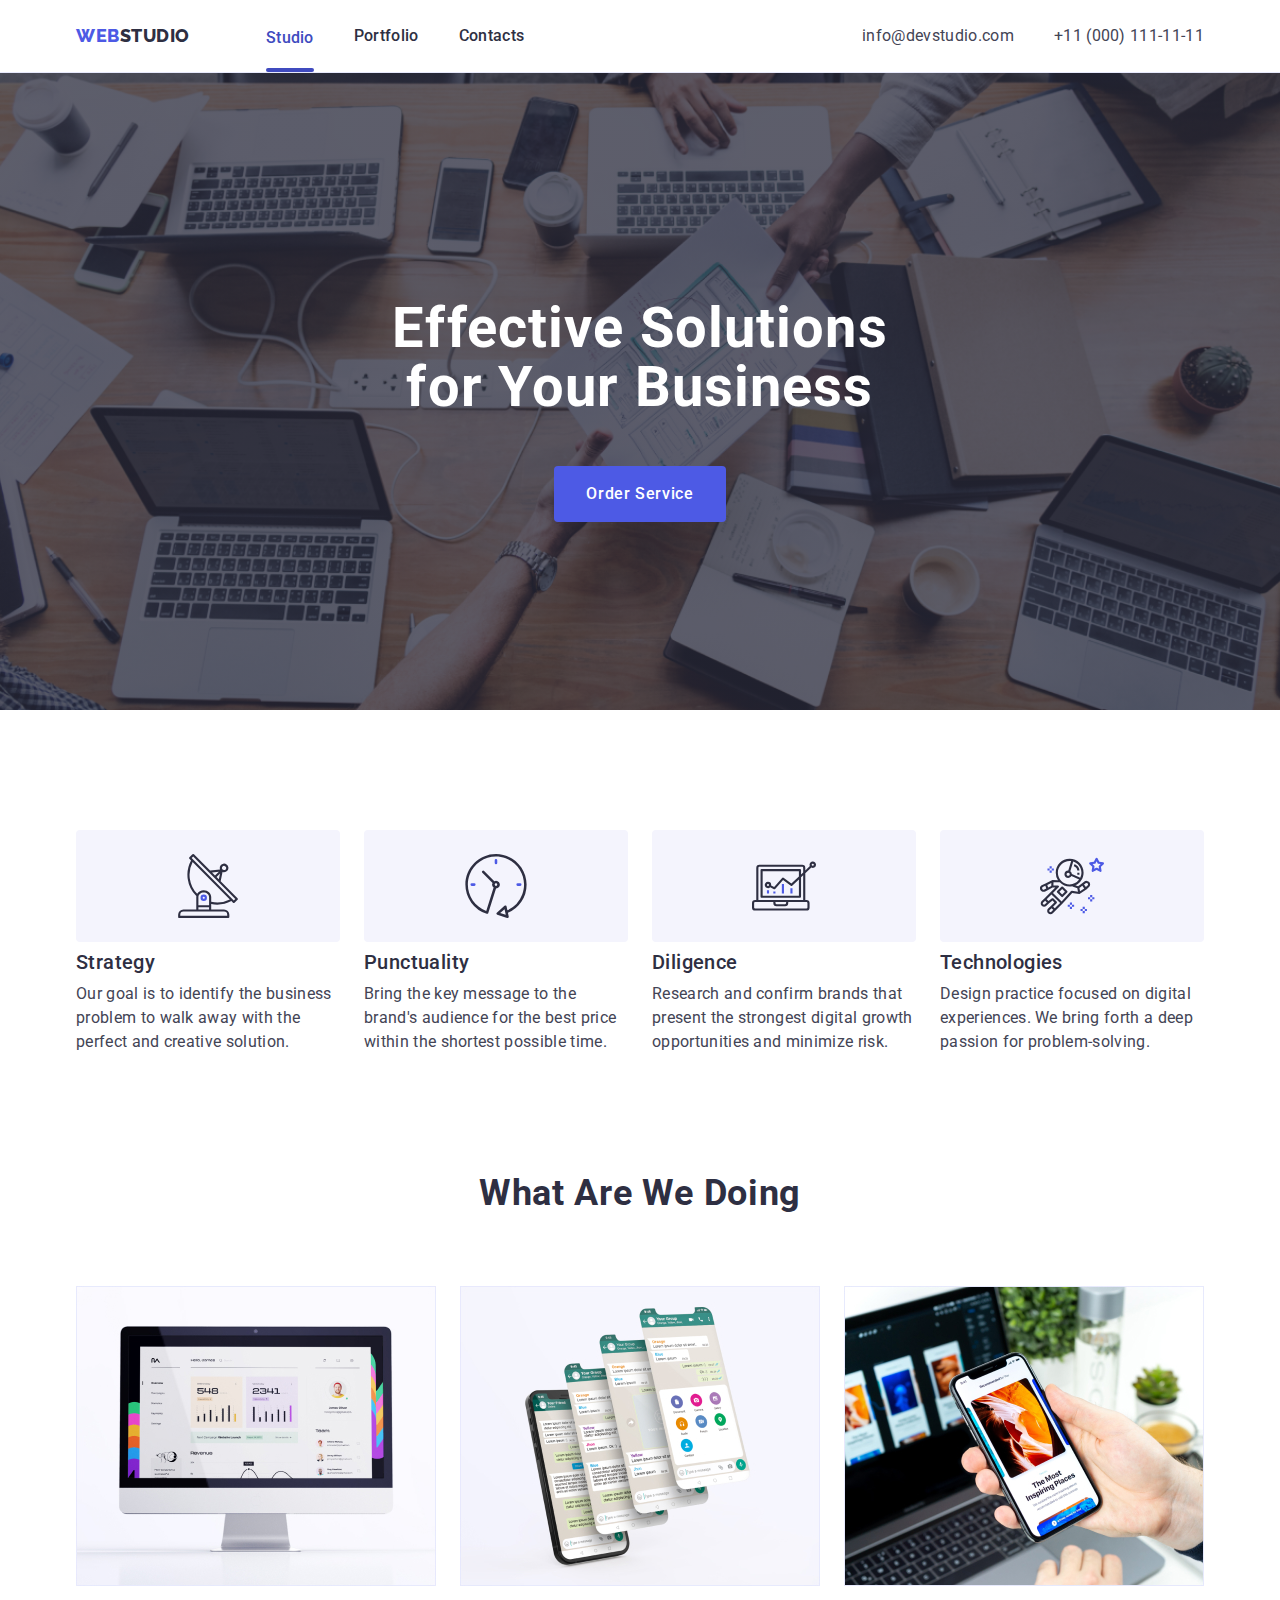
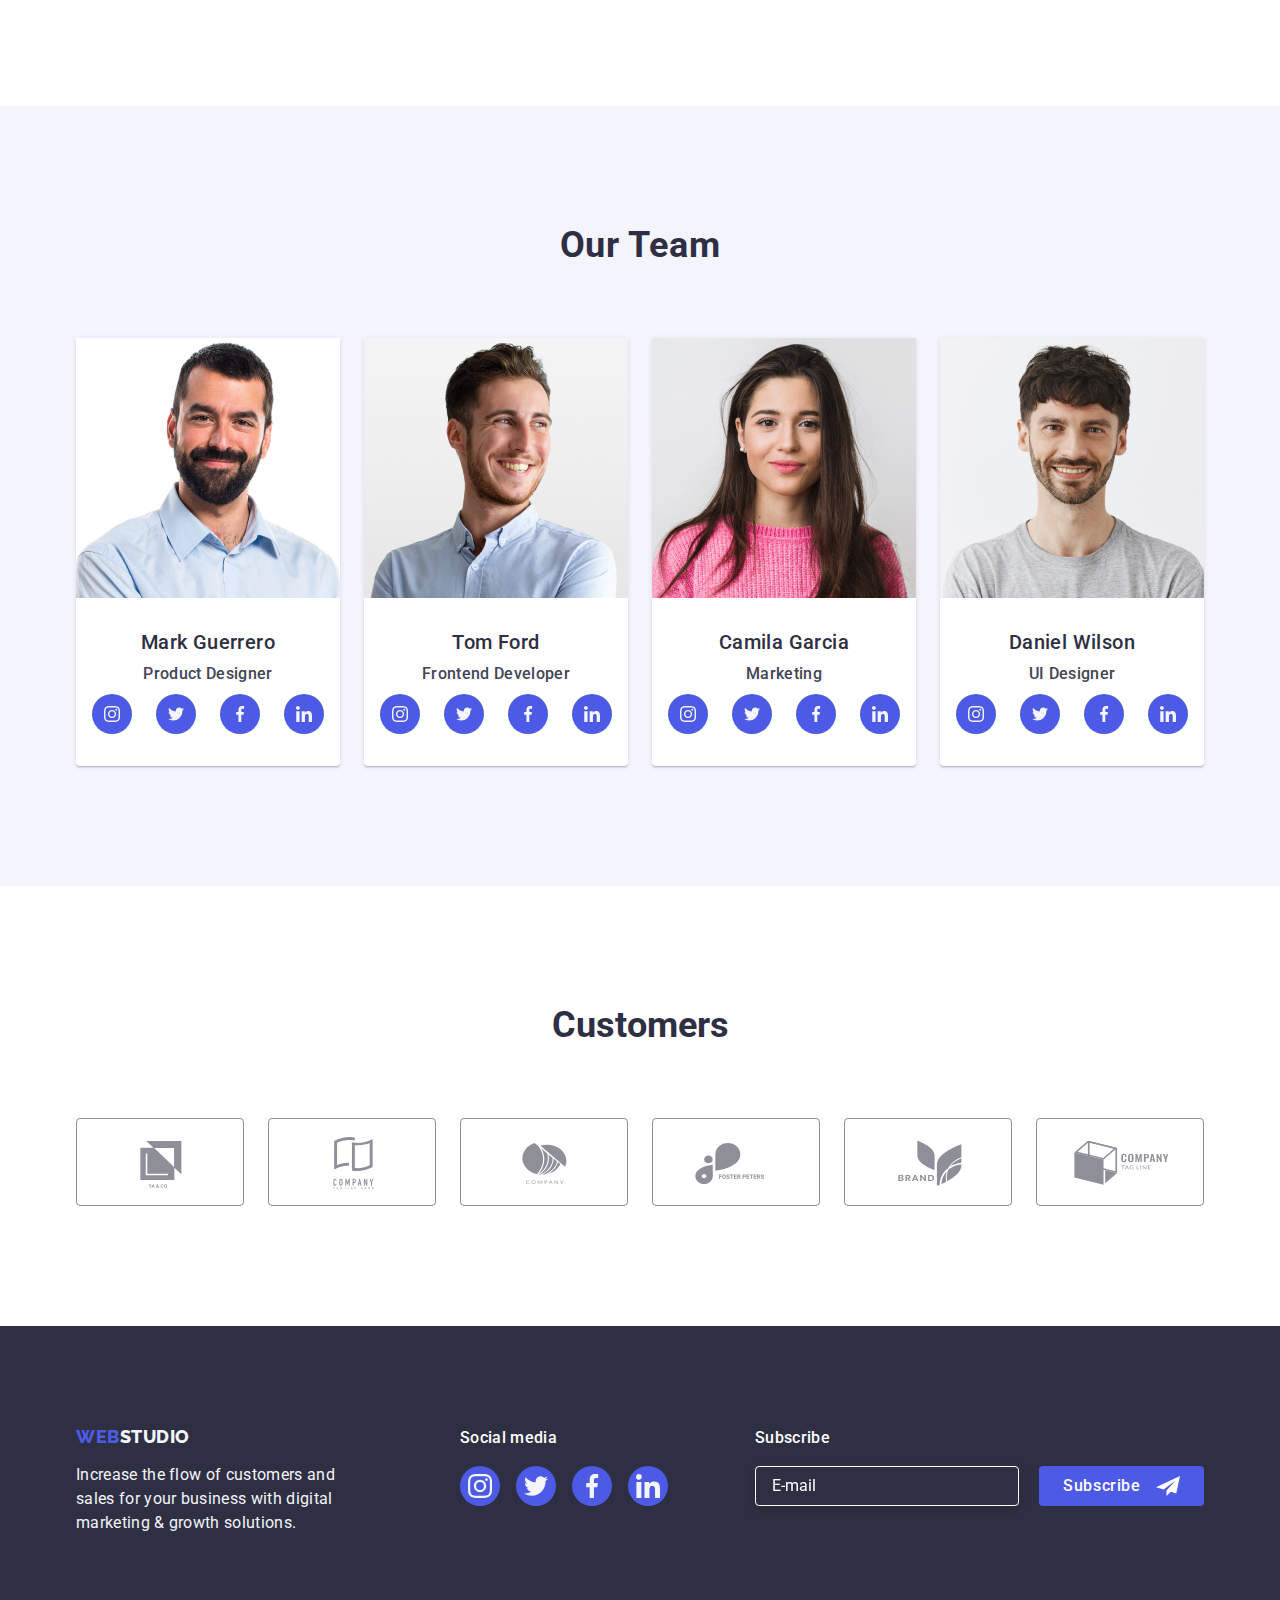
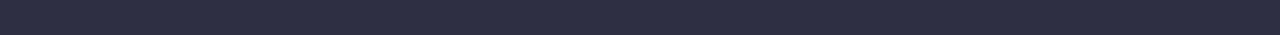
==== commit 3ae9e6bf: "main" ====
--- a/index.html
+++ b/index.html
@@ -441,24 +441,30 @@
           <p class="form-head">Leave your contacts and we will call you back</p>
           <label class="lab-name" autofocus>
             Name
-            <input class="lab-inp-name" type="name" name="name" />
-            <svg class="svg-name" width="18" height="24">
-              <use href="./images/icons.svg#icon-modalname"></use>
-            </svg>
+            <div class="input-field">          
+              <input class="lab-inp-name" type="name" name="name" />
+              <svg class="svg-name" width="18" height="24">
+                <use href="./images/icons.svg#icon-modalname"></use>
+              </svg>
+            </div>
           </label>
           <label class="lab-phone"
             >Phone
+            <div class="input-field">
             <input class="lab-inp-phone" type="tel" name="tel" />
             <svg class="svg-phone" width="18" height="24">
               <use href="./images/icons.svg#icon-modalphone"></use>
             </svg>
+            </div>
           </label>
           <label class="lab-email"
             >Email
+            <div class="input-field">
             <input class="lab-inp-email" type="email" name="email" />
             <svg class="svg-email" width="18" height="24">
               <use href="./images/icons.svg#icon-modalemail"></use>
             </svg>
+            </div>
           </label>
           <label class="lab-text"
             >Comment
@@ -469,14 +475,20 @@
               placeholder="Text input"
             />
           </label>
-          <label>
-            <input class="lab-inp-privacy" type="checkbox" />
-            <span class="modal-span"
-              >I accept the terms and conditions of the
-              <a class="link-privacy" href="">Privacy Policy</a>
-            </span>
-            <button class="modal-window-button" type="submit">Send</button>
-          </label>
+          <div class="checkbox-container">
+            <label>
+              <div class="input-field">
+                  <input class="lab-inp-privacy" type="checkbox" />
+                  <span class="checkbox-icon"></span>
+                  <span class="modal-span"
+                    >I accept the terms and conditions of the
+                    <a class="link-privacy" href="">Privacy Policy</a>
+                  </span>
+                  
+              </div>
+            </label>
+          </div>
+          <button class="modal-window-button" type="submit">Send</button>
         </form>
       </div>
     </div>
--- a/css/styles.css
+++ b/css/styles.css
@@ -774,12 +774,18 @@
     width: 360px;
     height: 40px;
     padding-left: 38px;
-    border: 1px solid #4D5AE5;
+    border: 1px solid var(--color-navy-blue-modal);
     border-radius: 4px;
     margin-top: 4px;
     margin-bottom: 8px;
-}
-
+    outline: none;
+}
+.input-field:focus .svg-name {
+    fill: red !important;
+}
+.input-field:focus .lab-inp-name {
+    border-color: red;
+}
 .lab-inp-text {
     width: 360px;
     height: 120px;
@@ -788,25 +794,33 @@
     border-radius: 4px;
     margin-bottom: 16px;
     margin-top: 4px;
+    padding-left: 16px;
+    padding-top: 8px;
 }
 
 
 .svg-name {
     position: absolute;
-    top: 156px;
+    top: 50%;
+    transform: translateY(-50%);
     margin-left: 16px;
+    left:0;
 }
 
 .svg-phone {
     position: absolute;
-    top: 228px;
+    top: 50%;
+    transform: translateY(-50%);
     margin-left: 16px;
+    left: 0;
 }
 
 .svg-email {
     position: absolute;
-    top: 297px;
+    top: 50%;
+    transform: translateY(-50%);
     margin-left: 16px;
+    left: 0;
 }
 
 .modal-window-button {
@@ -869,6 +883,42 @@
     letter-spacing: 0.04em;
     color: #FFFFFF;
     padding-left: 64px;
+    border: none;
+    transition: background-color 250ms cubic-bezier(0.4, 0, 0.2, 1);
+}
+
+.modal-window-button:hover,
+.modal-window-button:focus {
+    background-color: #404bbf;
+    transition: background-color 250ms cubic-bezier(0.4, 0, 0.2, 1);
+}
+
+.link-privacy {
+    width: 338px;
+    height: 16px;
+    font-family: 'Roboto';
+    font-style: normal;
+    font-weight: 400;
+    font-size: 12px;
+    line-height: 14px;
+    letter-spacing: 0.04em;
+    color: var(--color-iris)
+}
+
+.lab-inp-privacy {
+    appearance: none;
+    position: absolute;
+}
+.checkbox:checked + .checkbox-icon {
+    background-color: #404bbf;
+}
+
+.checkbox-icon {
+    display: inline-block;
+    width: 16px;
+    height: 16px;
+    border: 1px solid rgba(46, 47, 66, 0.4);
+    border-radius: 2px;
 }
 
 /* Footer form */
@@ -876,6 +926,9 @@
     margin-left: auto;
 }
 
+.input-field {
+    position:relative;
+}
 .form-title {
     font-family: 'Roboto';
     font-style: normal;
@@ -895,6 +948,7 @@
     width: 264px;
     height: 40px;
     margin-right: 16px;
+    padding-left: 16px;
 }
 
 .form-footer-text::placeholder {
@@ -911,12 +965,19 @@
     background: #4D5AE5;
     border-radius: 4px;
     display: inline-flex;
-
-}
-
-.form-buttom:hover,
-.form-buttom:focus {
-    transform: 250ms cubic-bezier(0.4, 0, 0.2, 1);
+    transition: background-color 250ms cubic-bezier(0.4, 0, 0.2, 1);
+    border: none;
+}
+
+.form-button:hover {
+    background-color: #404bbf;
+    transition: background-color 250ms cubic-bezier(0.4, 0, 0.2, 1);
+}
+
+.form-button:focus {
+    transition: background-color 250ms cubic-bezier(0.4, 0, 0.2, 1);
+    background-color: #404bbf;
+
 }
 
 .button-form-title {
